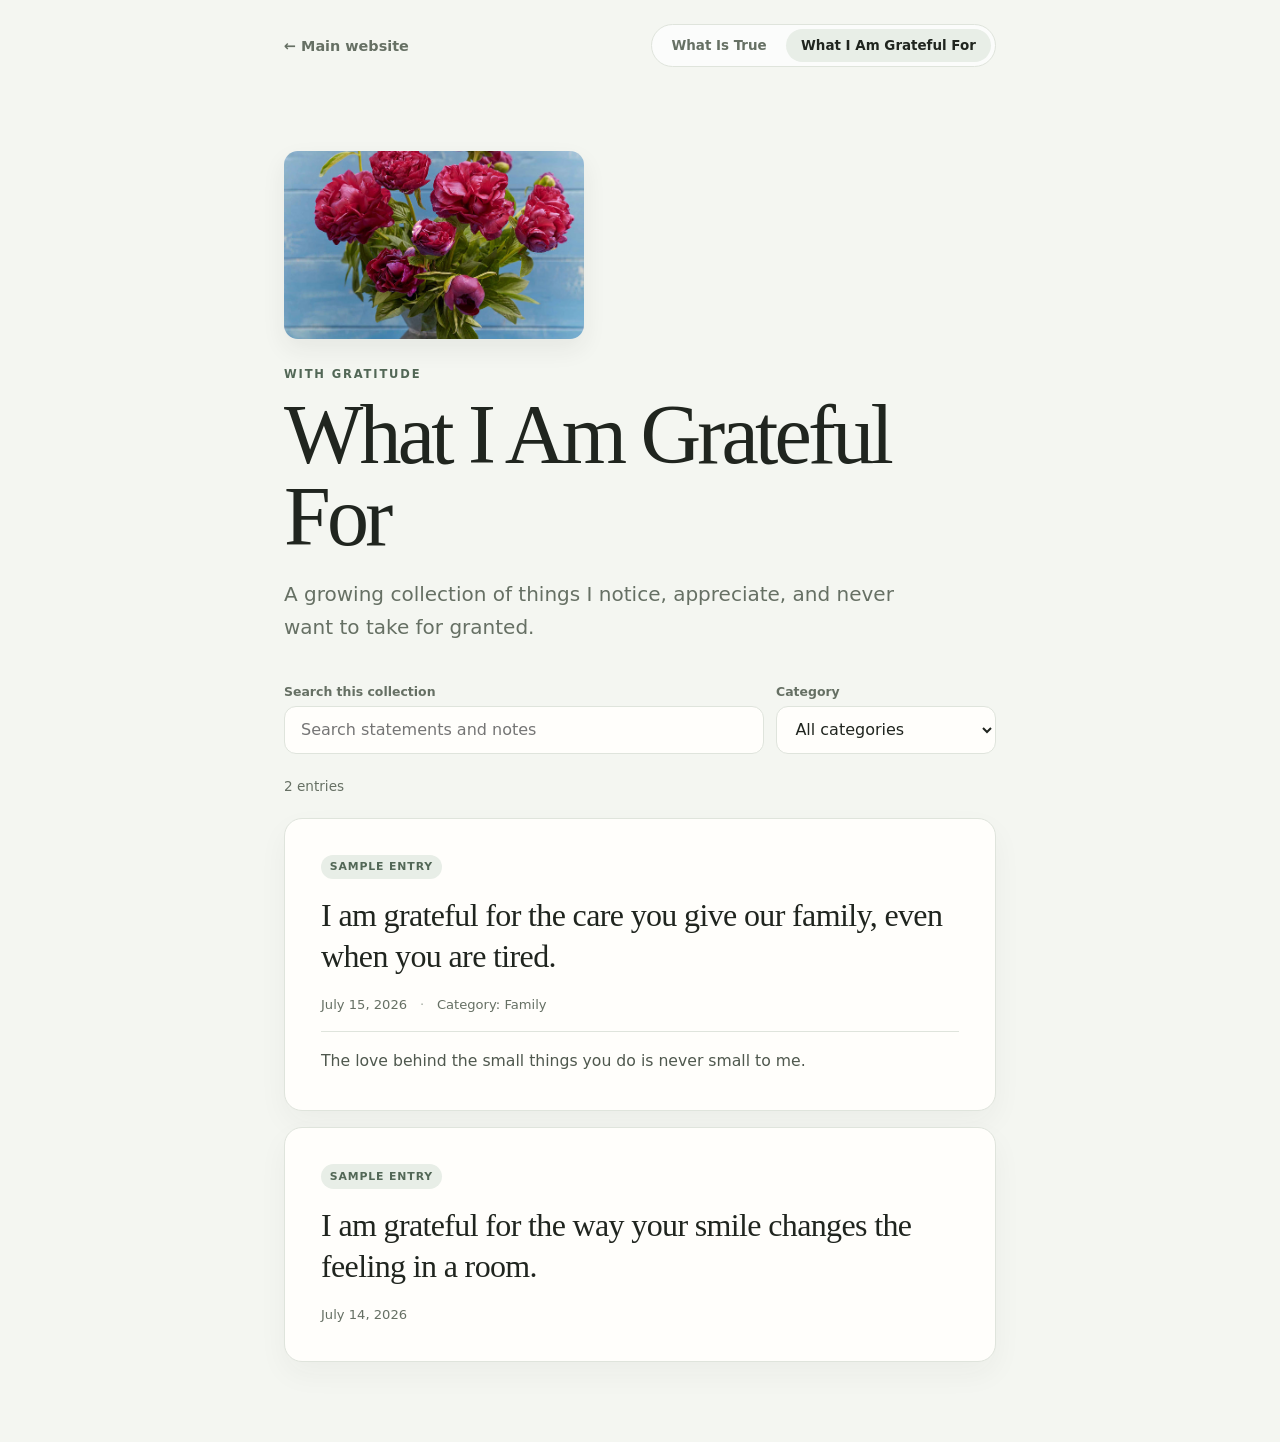
==== thanks/index.html @ bc3110e3 "Refine collection page images" ====
<!doctype html>
<html lang="en">
<head>
  <meta charset="utf-8">
  <meta name="viewport" content="width=device-width, initial-scale=1">
  <meta name="robots" content="noindex, nofollow">
  <title>What I Am Grateful For</title>
  <meta name="description" content="A private collection of gratitude for Cetelia.">
  <link rel="stylesheet" href="/assets/encouragement.css?v=20260715c">
</head>
<body>
  <div id="encouragement-app" data-entry-type="thanks"></div>
  <noscript>This page requires JavaScript to display its entries.</noscript>
  <script src="/content/encouragement.js"></script>
  <script src="/assets/encouragement.js?v=20260715c"></script>
</body>
</html>
---- assets/encouragement.css ----
:root {
  color-scheme: light;
  --ink: #20251f;
  --muted: #667064;
  --line: #dfe4dc;
  --paper: #fffefb;
  --wash: #f4f6f1;
  --accent: #526756;
  --accent-soft: #e8eee7;
}

* { box-sizing: border-box; }

body {
  margin: 0;
  min-height: 100vh;
  color: var(--ink);
  background: var(--wash);
  font-family: Inter, ui-sans-serif, system-ui, -apple-system, BlinkMacSystemFont, "Segoe UI", sans-serif;
}

button, input, select { font: inherit; }

a { color: inherit; }

.page-shell {
  width: min(760px, 100%);
  margin: 0 auto;
  padding: 1rem 1rem 4rem;
}

.utility-nav {
  display: flex;
  align-items: center;
  justify-content: space-between;
  gap: 1rem;
  margin-bottom: 2.5rem;
}

.home-link {
  color: var(--muted);
  font-size: .9rem;
  font-weight: 650;
  text-decoration: none;
}

.home-link:hover, .home-link:focus-visible { color: var(--ink); }

.collection-nav {
  display: inline-flex;
  gap: .25rem;
  padding: .25rem;
  border: 1px solid var(--line);
  border-radius: 999px;
  background: rgba(255,255,255,.7);
}

.collection-nav a {
  padding: .55rem .75rem;
  border-radius: 999px;
  color: var(--muted);
  font-size: .78rem;
  font-weight: 700;
  line-height: 1;
  text-decoration: none;
  white-space: nowrap;
}

.collection-nav a[aria-current="page"] {
  color: var(--ink);
  background: var(--accent-soft);
}

.page-introduction {
  padding: 1.25rem 0 2.5rem;
}

.page-kicker {
  margin: 0 0 .8rem;
  color: var(--accent);
  font-size: .72rem;
  font-weight: 800;
  letter-spacing: .16em;
  text-transform: uppercase;
}

h1 {
  max-width: 650px;
  margin: 0;
  font-family: Georgia, "Times New Roman", serif;
  font-size: clamp(2.55rem, 11vw, 5.25rem);
  font-weight: 500;
  letter-spacing: -.045em;
  line-height: .98;
}

.page-introduction .intro-copy {
  max-width: 620px;
  margin: 1.25rem 0 0;
  color: var(--muted);
  font-size: clamp(1.05rem, 3.8vw, 1.25rem);
  line-height: 1.65;
}

.page-image-wrap {
  width: clamp(180px, 42vw, 300px);
  margin: 0 0 1.75rem;
}

.page-image {
  width: 100%;
  aspect-ratio: 16 / 10;
  display: block;
  object-fit: cover;
  border-radius: 14px;
  box-shadow: 0 10px 24px rgba(38,48,39,.07);
}

.controls {
  display: grid;
  gap: .75rem;
  margin-bottom: 1.5rem;
}

.field-label {
  display: block;
  margin-bottom: .4rem;
  color: var(--muted);
  font-size: .78rem;
  font-weight: 750;
}

.search-input, .category-select {
  width: 100%;
  min-height: 48px;
  border: 1px solid var(--line);
  border-radius: 12px;
  color: var(--ink);
  background: var(--paper);
  outline: none;
}

.search-input { padding: .75rem 1rem; }
.category-select { padding: .65rem 2.4rem .65rem .9rem; }

.search-input:focus, .category-select:focus {
  border-color: var(--accent);
  box-shadow: 0 0 0 3px rgba(82,103,86,.12);
}

.results-summary {
  min-height: 1.5rem;
  margin: 0 0 1rem;
  color: var(--muted);
  font-size: .85rem;
}

.entry-list {
  display: grid;
  gap: 1rem;
}

.entry-card {
  padding: clamp(1.35rem, 5vw, 2.25rem);
  border: 1px solid var(--line);
  border-radius: 18px;
  background: var(--paper);
  box-shadow: 0 12px 30px rgba(38,48,39,.045);
}

.sample-label {
  display: inline-block;
  margin-bottom: 1rem;
  padding: .35rem .55rem;
  border-radius: 999px;
  color: var(--accent);
  background: var(--accent-soft);
  font-size: .68rem;
  font-weight: 800;
  letter-spacing: .08em;
  text-transform: uppercase;
}

.entry-statement {
  margin: 0;
  font-family: Georgia, "Times New Roman", serif;
  font-size: clamp(1.45rem, 5vw, 2rem);
  font-weight: 500;
  letter-spacing: -.02em;
  line-height: 1.28;
}

.entry-meta {
  display: flex;
  flex-wrap: wrap;
  gap: .45rem .8rem;
  margin-top: 1.15rem;
  color: var(--muted);
  font-size: .82rem;
  line-height: 1.5;
}

.entry-meta span + span::before {
  content: "·";
  margin-right: .8rem;
  color: #a2aaa0;
}

.entry-scripture {
  margin: .85rem 0 0;
  color: var(--accent);
  font-size: .9rem;
  font-weight: 700;
}

.entry-scripture a {
  color: inherit;
  text-decoration-thickness: 1px;
  text-underline-offset: .2em;
}

.entry-scripture a:hover,
.entry-scripture a:focus-visible {
  color: var(--ink);
}

.entry-note {
  margin: 1rem 0 0;
  padding-top: 1rem;
  border-top: 1px solid var(--line);
  color: #4f584e;
  font-size: .98rem;
  line-height: 1.7;
}

.empty-state {
  padding: 3rem 1.25rem;
  border: 1px dashed #cbd2c8;
  border-radius: 18px;
  color: var(--muted);
  background: rgba(255,255,255,.5);
  text-align: center;
}

.empty-state h2 {
  margin: 0 0 .5rem;
  color: var(--ink);
  font-family: Georgia, "Times New Roman", serif;
  font-size: 1.55rem;
  font-weight: 500;
}

.empty-state p { margin: 0; line-height: 1.6; }

.load-more-wrap { text-align: center; }

.load-more {
  min-height: 46px;
  margin-top: 1.5rem;
  padding: .7rem 1.2rem;
  border: 1px solid var(--accent);
  border-radius: 999px;
  color: var(--accent);
  background: transparent;
  font-weight: 750;
  cursor: pointer;
}

.load-more:hover, .load-more:focus-visible {
  color: white;
  background: var(--accent);
}

@media (min-width: 620px) {
  .page-shell { padding: 1.5rem 1.5rem 5rem; }
  .utility-nav { margin-bottom: 4rem; }
  .controls.has-categories { grid-template-columns: minmax(0, 1fr) 220px; }
  .collection-nav a { padding: .62rem .95rem; font-size: .84rem; }
}

@media (max-width: 460px) {
  .utility-nav { align-items: flex-start; flex-direction: column; }
  .collection-nav { width: 100%; }
  .collection-nav a { flex: 1; text-align: center; }
}
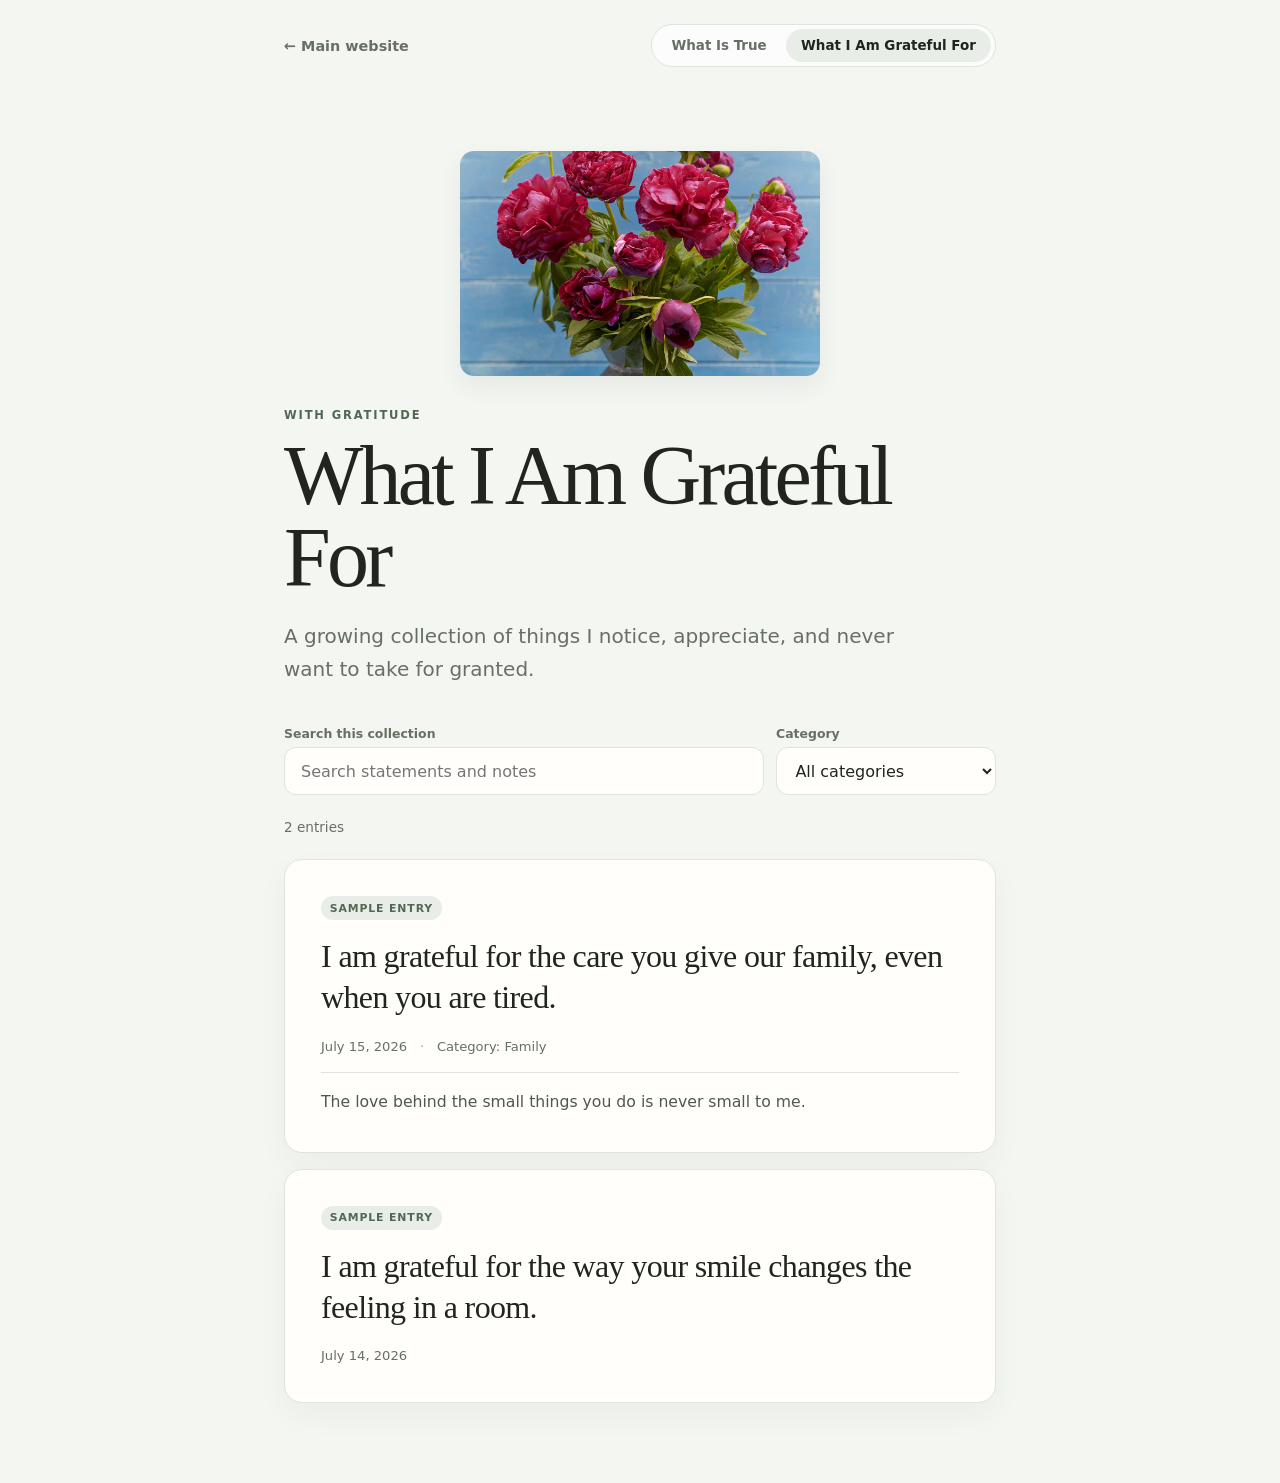
==== commit aeae102b: "Center collection page images" ====
--- a/thanks/index.html
+++ b/thanks/index.html
@@ -6,12 +6,12 @@
   <meta name="robots" content="noindex, nofollow">
   <title>What I Am Grateful For</title>
   <meta name="description" content="A private collection of gratitude for Cetelia.">
-  <link rel="stylesheet" href="/assets/encouragement.css?v=20260715c">
+  <link rel="stylesheet" href="/assets/encouragement.css?v=20260715d">
 </head>
 <body>
   <div id="encouragement-app" data-entry-type="thanks"></div>
   <noscript>This page requires JavaScript to display its entries.</noscript>
   <script src="/content/encouragement.js"></script>
-  <script src="/assets/encouragement.js?v=20260715c"></script>
+  <script src="/assets/encouragement.js?v=20260715d"></script>
 </body>
 </html>
--- a/assets/encouragement.css
+++ b/assets/encouragement.css
@@ -103,8 +103,9 @@
 }
 
 .page-image-wrap {
-  width: clamp(180px, 42vw, 300px);
-  margin: 0 0 1.75rem;
+  width: clamp(220px, 52vw, 360px);
+  max-width: 100%;
+  margin: 0 auto 2rem;
 }
 
 .page-image {
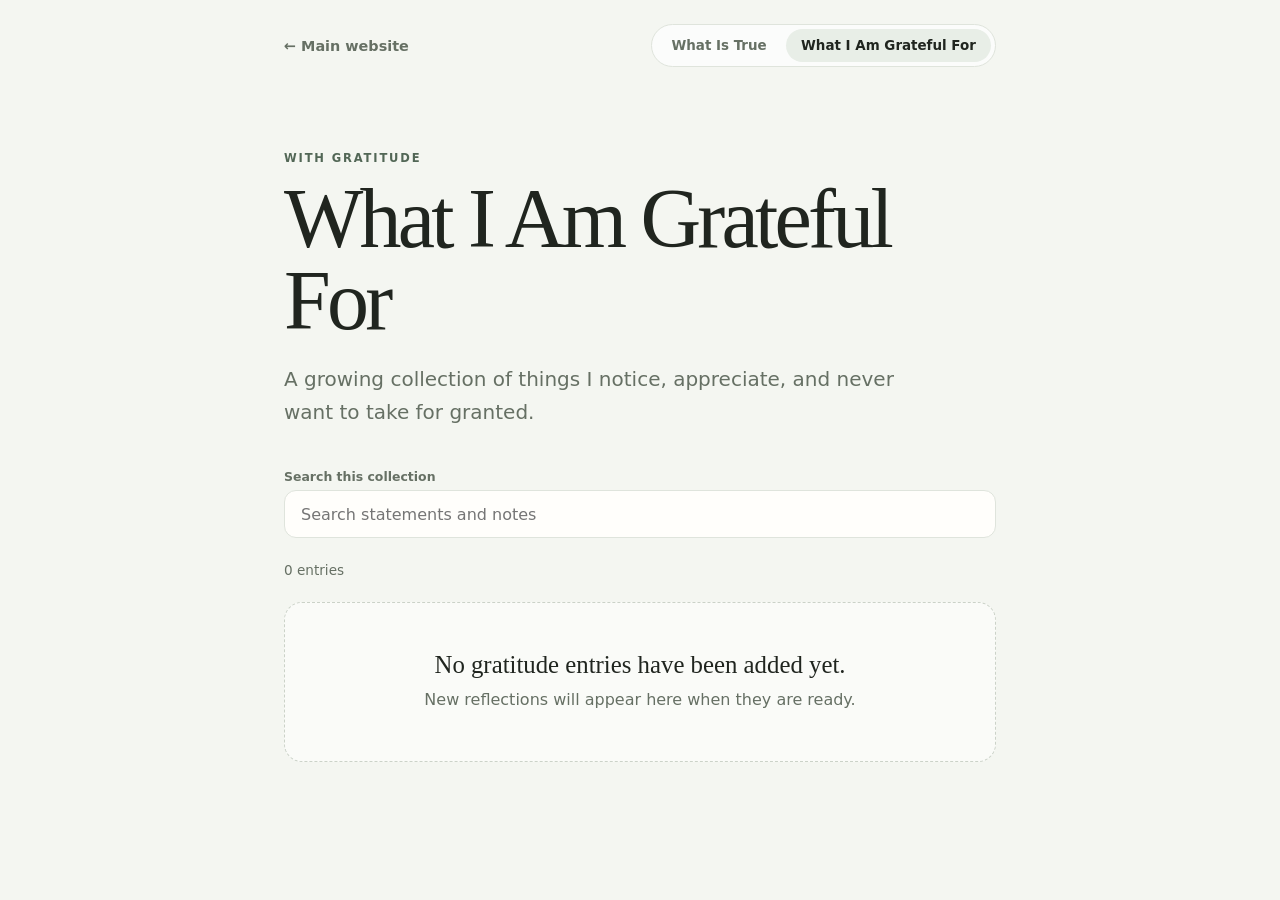
==== commit 126bb0ca: "Remove sample entries and flowers" ====
--- a/thanks/index.html
+++ b/thanks/index.html
@@ -6,12 +6,12 @@
   <meta name="robots" content="noindex, nofollow">
   <title>What I Am Grateful For</title>
   <meta name="description" content="A private collection of gratitude for Cetelia.">
-  <link rel="stylesheet" href="/assets/encouragement.css?v=20260715d">
+  <link rel="stylesheet" href="/assets/encouragement.css?v=20260715e">
 </head>
 <body>
   <div id="encouragement-app" data-entry-type="thanks"></div>
   <noscript>This page requires JavaScript to display its entries.</noscript>
   <script src="/content/encouragement.js"></script>
-  <script src="/assets/encouragement.js?v=20260715d"></script>
+  <script src="/assets/encouragement.js?v=20260715e"></script>
 </body>
 </html>
--- a/assets/encouragement.css
+++ b/assets/encouragement.css
@@ -102,21 +102,6 @@
   line-height: 1.65;
 }
 
-.page-image-wrap {
-  width: clamp(220px, 52vw, 360px);
-  max-width: 100%;
-  margin: 0 auto 2rem;
-}
-
-.page-image {
-  width: 100%;
-  aspect-ratio: 16 / 10;
-  display: block;
-  object-fit: cover;
-  border-radius: 14px;
-  box-shadow: 0 10px 24px rgba(38,48,39,.07);
-}
-
 .controls {
   display: grid;
   gap: .75rem;
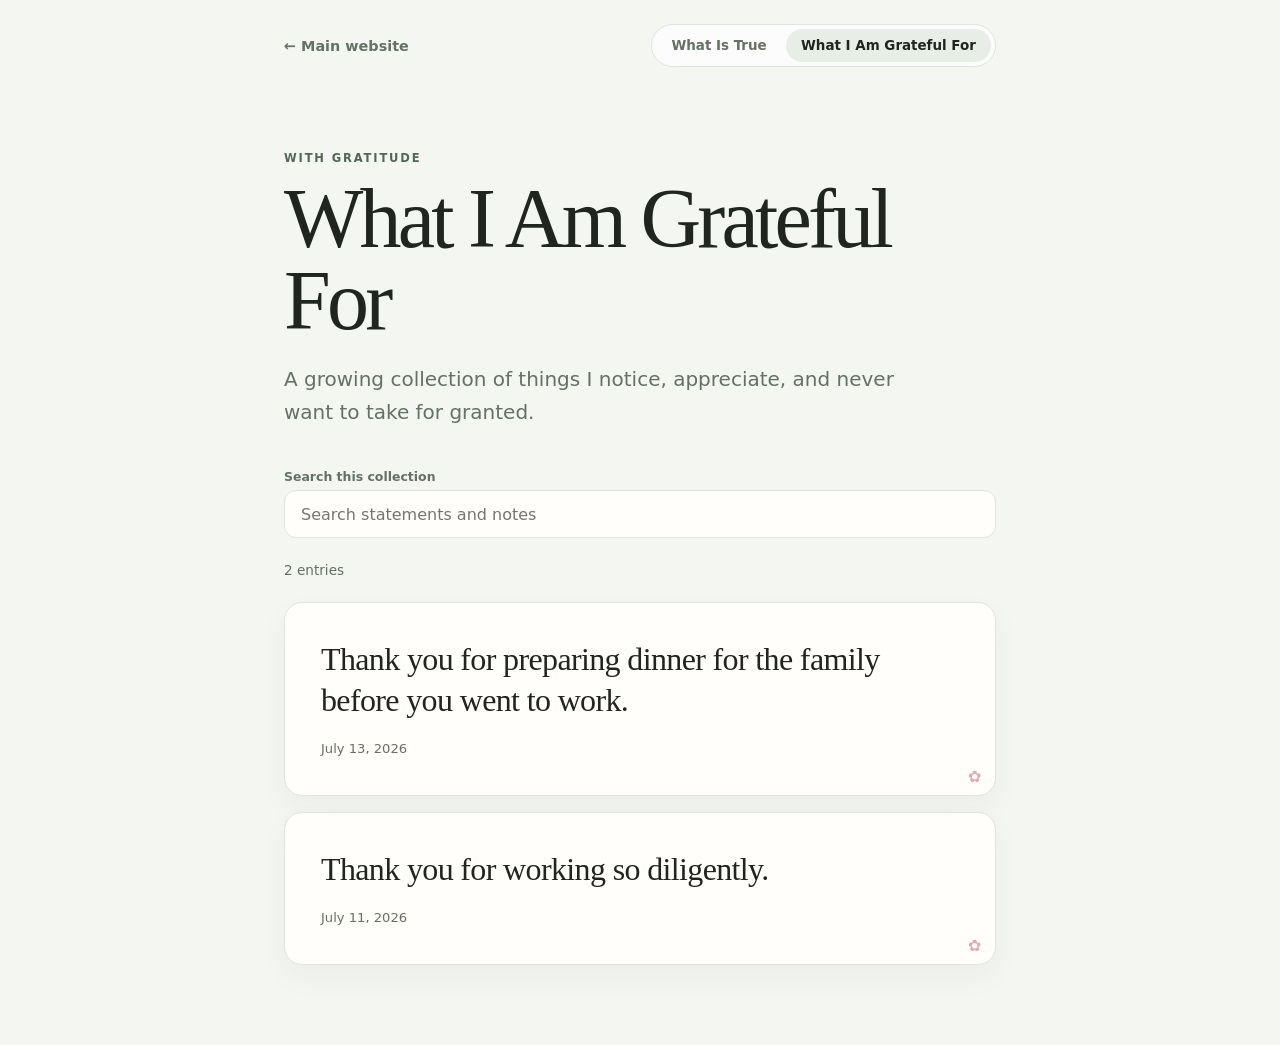
==== commit 8ff3c33b: "Add July 17 purpose truth" ====
--- a/thanks/index.html
+++ b/thanks/index.html
@@ -11,7 +11,7 @@
 <body>
   <div id="encouragement-app" data-entry-type="thanks"></div>
   <noscript>This page requires JavaScript to display its entries.</noscript>
-  <script src="/content/encouragement.js"></script>
+  <script src="/content/encouragement.js?v=20260717a"></script>
   <script src="/assets/encouragement.js?v=20260715e"></script>
 </body>
 </html>
--- a/assets/encouragement.css
+++ b/assets/encouragement.css
@@ -147,11 +147,23 @@
 }
 
 .entry-card {
+  position: relative;
   padding: clamp(1.35rem, 5vw, 2.25rem);
   border: 1px solid var(--line);
   border-radius: 18px;
   background: var(--paper);
   box-shadow: 0 12px 30px rgba(38,48,39,.045);
+}
+
+.entry-card::after {
+  position: absolute;
+  right: .85rem;
+  bottom: .65rem;
+  color: #d88ea8;
+  content: "✿";
+  font-size: 1rem;
+  line-height: 1;
+  opacity: .75;
 }
 
 .sample-label {
